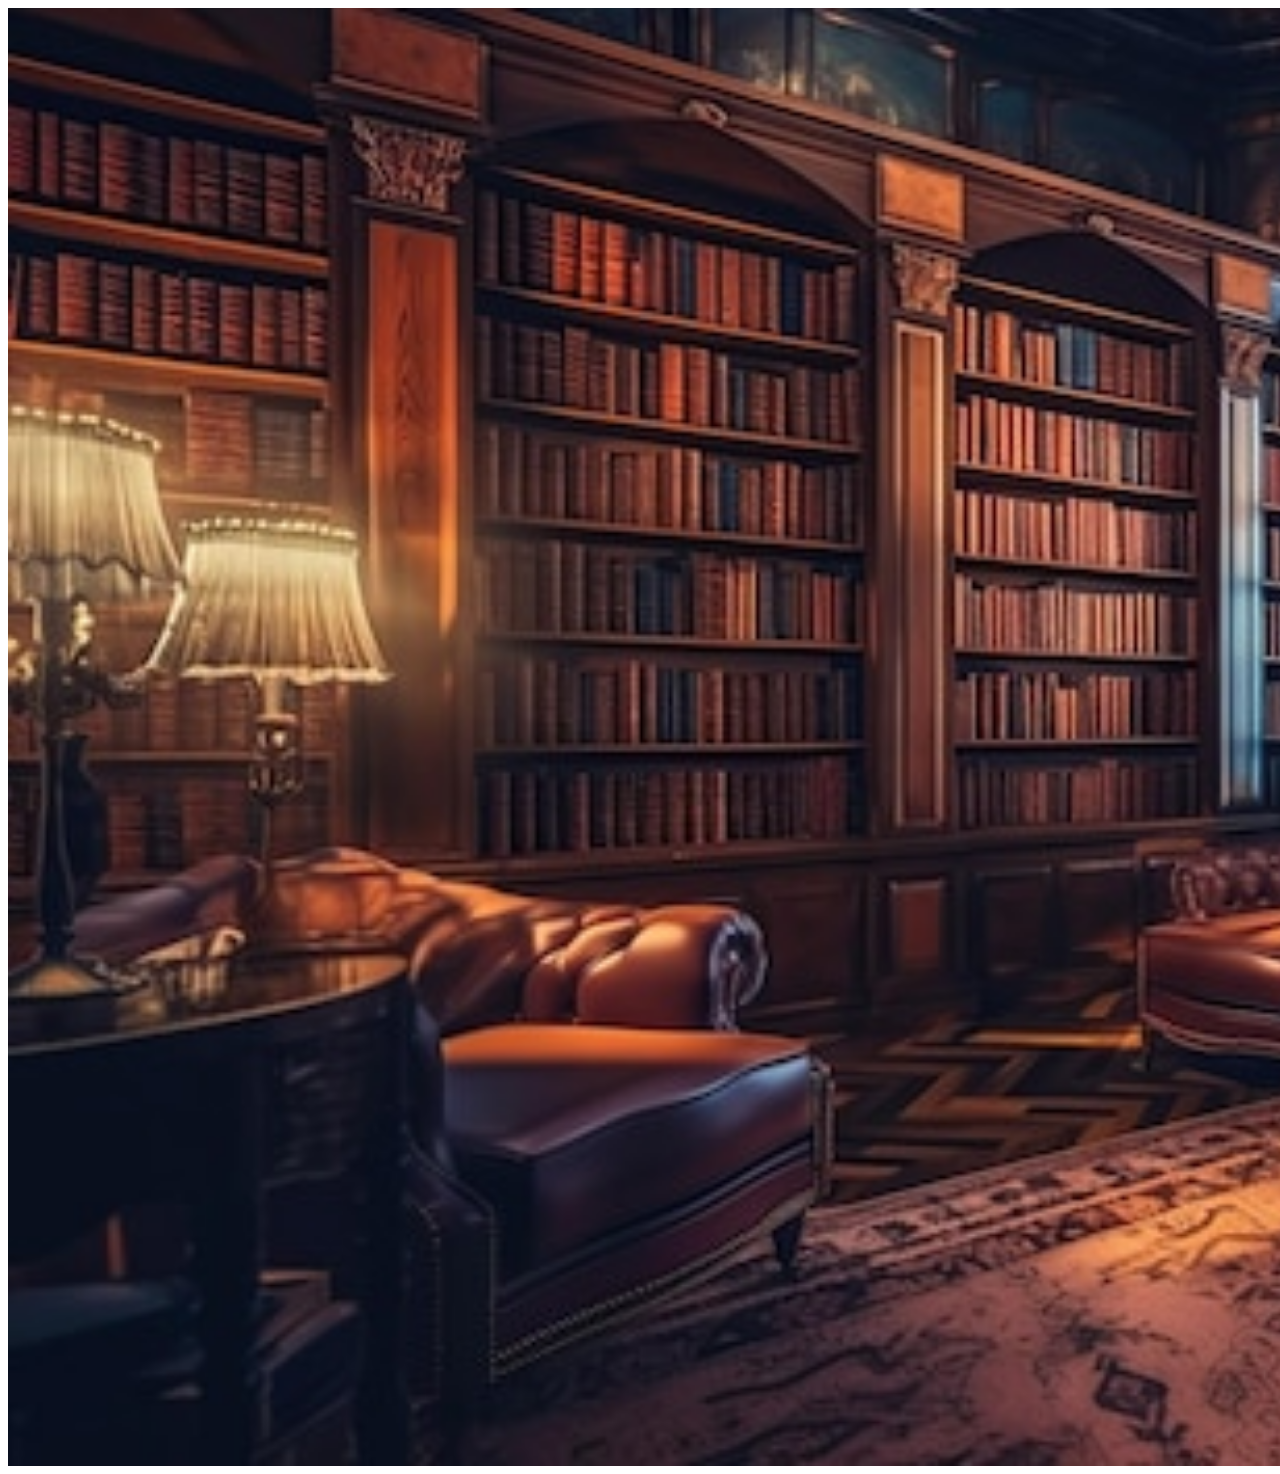
==== bibliothèque.html @ 039f06ed "Initial" ====
<Index class="html"></Index>
<!DOCTYPE
<html lang ="fr">
<head>
    <meta charset="UTF-8">
    <meta name ="viewport" content="width-device-width, initial-scale-1.0">
    <title>Cluedo - Page d'accueil</title>
    <!-- Insertion de l'image -->
     <div class="image-container" ></div>
    <img src="photo.jpg/bibliothèque.JPG" alt="Maison hantée" width=2600>
</body>
</html>
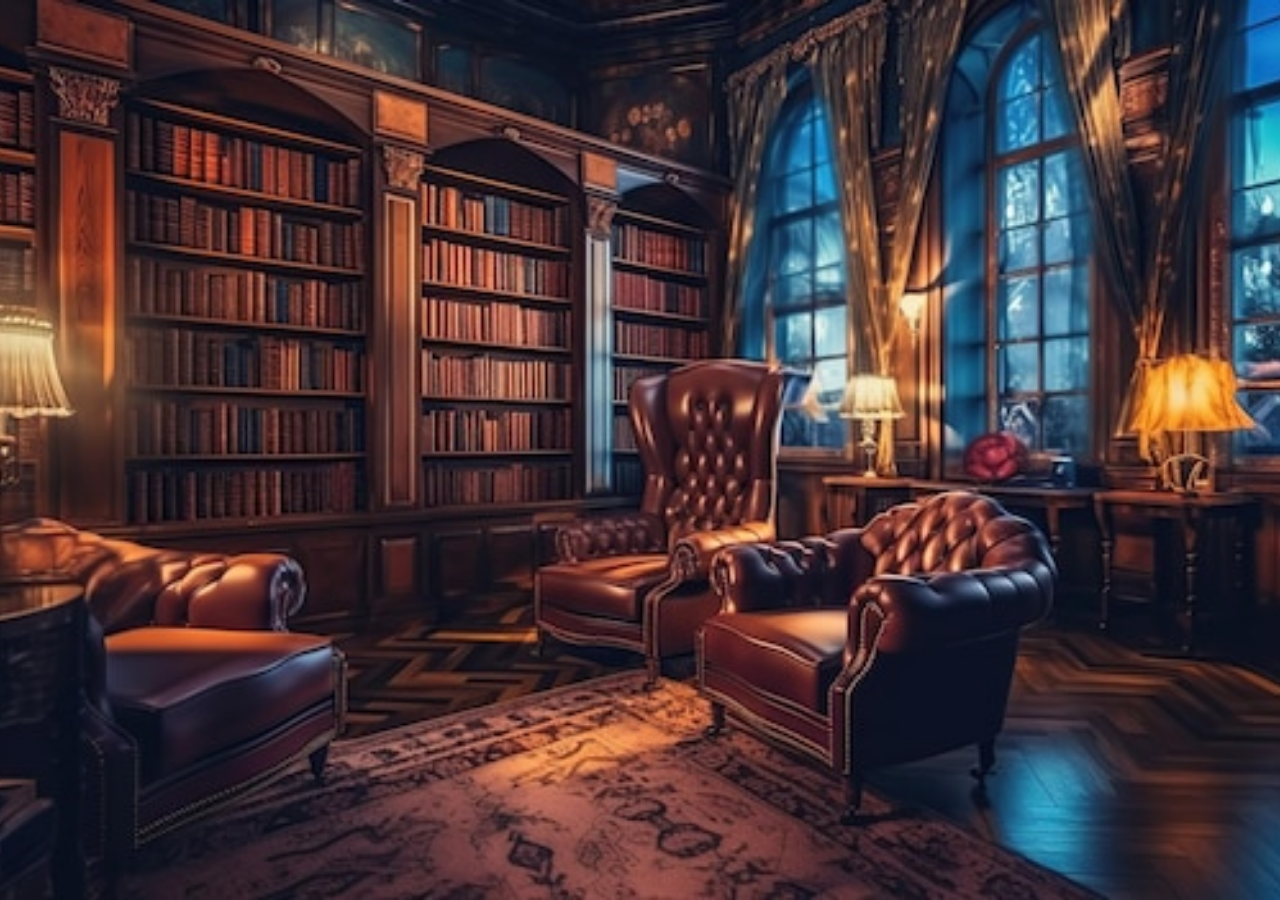
==== commit d479962d: "initial" ====
--- a/bibliothèque.html
+++ b/bibliothèque.html
@@ -1,12 +1,14 @@
-<Index class="html"></Index>
-<!DOCTYPE
-<html lang ="fr">
+<!DOCTYPE html>
+<html lang="fr">
 <head>
     <meta charset="UTF-8">
-    <meta name ="viewport" content="width-device-width, initial-scale-1.0">
+    <meta name="viewport" content="width=device-width, initial-scale=1.0">
     <title>Cluedo - Page d'accueil</title>
-    <!-- Insertion de l'image -->
-     <div class="image-container" ></div>
-    <img src="photo.jpg/bibliothèque.JPG" alt="Maison hantée" width=2600>
+    <link rel="stylesheet" href="style.css">
+</head>
+<body>
+    <div class="image-container">
+        <img src="images/bibliothèque.JPG" height="100%" width="100%">
+    </div>
 </body>
 </html>
--- a/style.css
+++ b/style.css
@@ -0,0 +1,63 @@
+html, body {
+  margin: 0;
+  padding: 0;
+  width: 100%;
+  height: 100%;
+}
+
+.image-container {
+  position: relative;
+  width: 100%;
+  height: 100%;
+  overflow: hidden; /* Pour éviter les débordements */
+}
+
+.image-container img {
+  position: absolute;
+  top: 0;
+  left: 0;
+  width: 100%;
+  height: 100%;
+  object-fit: cover; /* Permet de s'assurer que l'image remplit son conteneur en respectant les proportions */
+}
+
+.image-container .text {
+    background: rgba(0, 0, 0, 0.8);
+    z-index: 1;
+    position: absolute;
+    text-align: center;
+    font-family: Georgia;
+    margin: 0 auto;
+    left: 0;
+    right: 0;
+    top: 30%;
+    color: white;
+    width: 70%;
+}
+
+.image-container .buttons {
+  position: absolute;
+  text-align: center;
+  left: 0;
+  right: 0;
+  top: 55%;
+  display: flex;
+  justify-content: center;
+  gap: 15px; 
+}
+
+.image-container .buttons button {
+  padding: 10px 20px;
+  font-size: 16px;
+  border: none;
+  border-radius: 5px;
+  cursor: pointer;
+  background-color: #007bff;
+  color: white;
+  transition: background-color 0.3s;
+}
+
+.image-container .buttons button:hover {
+  background-color: #0056b3;
+}
+
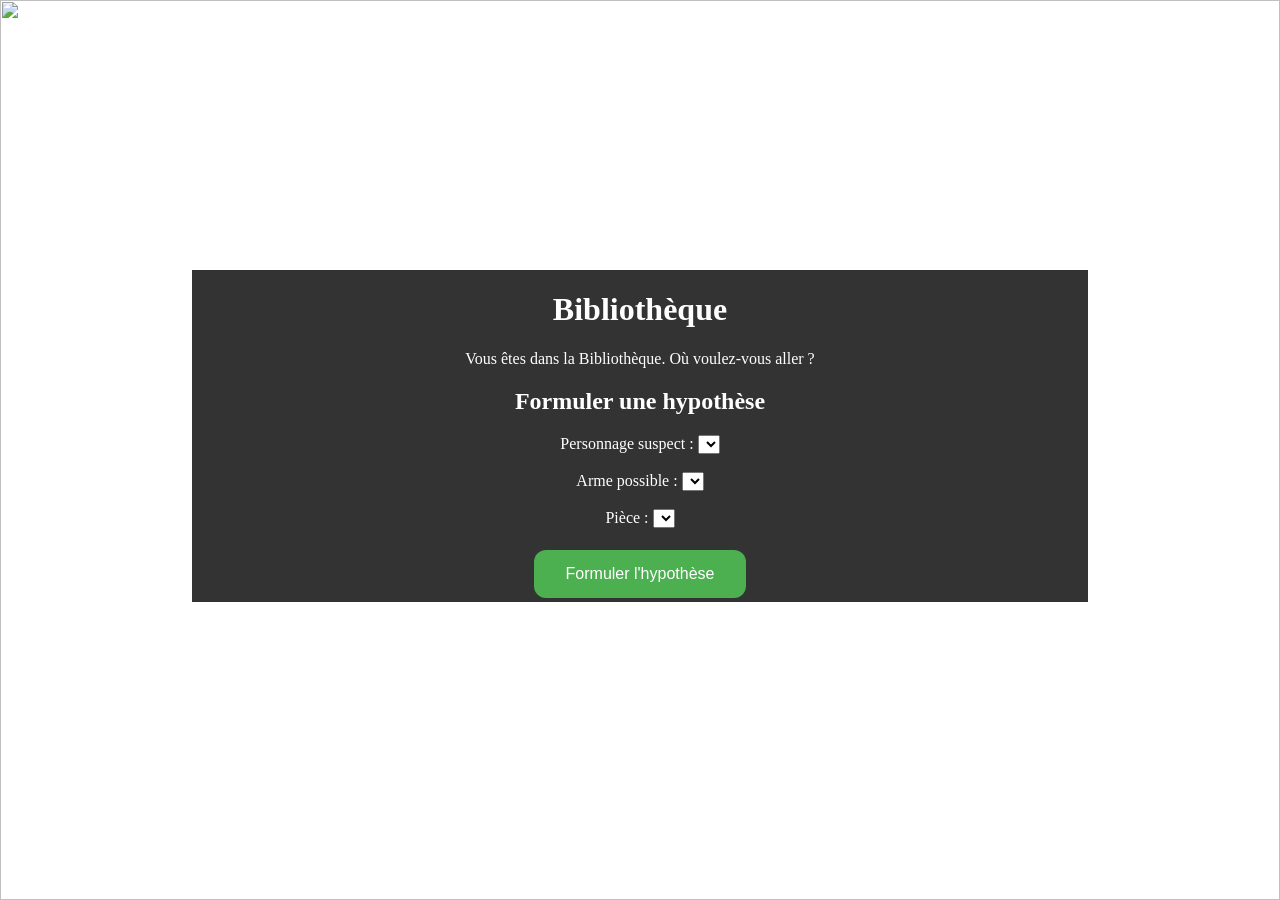
==== commit 3e612288: "Projet Cluedo terminé" ====
--- a/bibliothèque.html
+++ b/bibliothèque.html
@@ -3,12 +3,130 @@
 <head>
     <meta charset="UTF-8">
     <meta name="viewport" content="width=device-width, initial-scale=1.0">
-    <title>Cluedo - Page d'accueil</title>
+    <title>Cluedo - Bibliothèque</title>
     <link rel="stylesheet" href="style.css">
 </head>
 <body>
     <div class="image-container">
-        <img src="images/bibliothèque.JPG" height="100%" width="100%">
+        <img src="images/bibliothèque.jpg" height="100%" width="100%">
+        <div class="text">
+            <h1>Bibliothèque</h1>
+            <p>Vous êtes dans la Bibliothèque. Où voulez-vous aller ?</p>
+            <div class="navigation" id="navigation-buttons">
+                <!-- Les boutons de navigation seront ajoutés ici par JavaScript -->
+            </div>
+            <div id="hypothesis-form">
+                <h2>Formuler une hypothèse</h2>
+                <form>
+                    <label for="suspect">Personnage suspect :</label>
+                    <select id="suspect" name="suspect"></select>
+                    <br><br>
+                    <label for="weapon">Arme possible :</label>
+                    <select id="weapon" name="weapon"></select>
+                    <br><br>
+                    <label for="room">Pièce :</label>
+                    <select id="room" name="room"></select>
+                    <br><br>
+                    <button type="button" onclick="makeHypothesis()">Formuler l'hypothèse</button>
+                </form>
+            </div>
+        </div>
     </div>
+    <script>
+        // Récupérer les pièces adjacentes
+        fetch('getAdjacentRooms.php?piece=Bibliothèque')
+            .then(response => response.json())
+            .then(adjacentRooms => {
+                const navigationButtons = document.getElementById('navigation-buttons');
+                adjacentRooms.forEach(room => {
+                    const button = document.createElement('button');
+                    button.textContent = room;
+                    button.onclick = () => navigateTo(room);
+                    navigationButtons.appendChild(button);
+                });
+            });
+
+        function navigateTo(room) {
+            // Enregistrer la pièce visitée
+            let piecesVisited = JSON.parse(localStorage.getItem('piecesVisited')) || [];
+            if (!piecesVisited.includes(room)) {
+                piecesVisited.push(room);
+                localStorage.setItem('piecesVisited', JSON.stringify(piecesVisited));
+            }
+            window.location.href = room.toLowerCase().replace(/ /g, '_') + '.html';
+        }
+
+        // Afficher les informations de jeu stockées
+        const selectedCharacter = localStorage.getItem('selectedCharacter');
+        const randomCharacter = localStorage.getItem('randomCharacter');
+        const randomWeapon = localStorage.getItem('randomWeapon');
+        const randomRoom = localStorage.getItem('randomRoom');
+
+        console.log('Personnage sélectionné:', selectedCharacter);
+        console.log('Personnage aléatoire:', randomCharacter);
+        console.log('Arme aléatoire:', randomWeapon);
+        console.log('Pièce aléatoire:', randomRoom);
+
+        // Préparer le formulaire d'hypothèse
+        fetch('getGameData.php')
+            .then(response => response.json())
+            .then(data => {
+                const suspectSelect = document.getElementById('suspect');
+                const weaponSelect = document.getElementById('weapon');
+                const roomSelect = document.getElementById('room');
+
+                data.characters.forEach(character => {
+                    const option = document.createElement('option');
+                    option.value = character;
+                    option.textContent = character;
+                    suspectSelect.appendChild(option);
+                });
+
+                data.weapons.forEach(weapon => {
+                    const option = document.createElement('option');
+                    option.value = weapon;
+                    option.textContent = weapon;
+                    weaponSelect.appendChild(option);
+                });
+
+                data.rooms.forEach(room => {
+                    const option = document.createElement('option');
+                    option.value = room;
+                    option.textContent = room;
+                    roomSelect.appendChild(option);
+                });
+            });
+
+        function makeHypothesis() {
+            const suspect = document.getElementById('suspect').value;
+            const weapon = document.getElementById('weapon').value;
+            const room = document.getElementById('room').value;
+            const currentRoom = 'Bibliothèque';
+
+            if (localStorage.getItem('lastHypothesisRoom') === currentRoom) {
+                alert('Vous ne pouvez pas formuler deux hypothèses de suite dans la même pièce.');
+                return;
+            }
+
+            let hypothesesMade = parseInt(localStorage.getItem('hypothesesMade')) || 0;
+            hypothesesMade++;
+            localStorage.setItem('hypothesesMade', hypothesesMade);
+
+            if (suspect === randomCharacter && weapon === randomWeapon && room === randomRoom) {
+                alert('Félicitations ! Votre hypothèse est correcte. Vous avez gagné la partie !');
+                window.location.href = 'fin.html';
+            } else {
+                const incorrectElements = [];
+                if (suspect !== randomCharacter) incorrectElements.push('Personnage');
+                if (weapon !== randomWeapon) incorrectElements.push('Arme');
+                if (room !== randomRoom) incorrectElements.push('Pièce');
+                const randomIncorrectElement = incorrectElements[Math.floor(Math.random() * incorrectElements.length)];
+                alert(`Votre hypothèse est incorrecte. L'élément incorrect est : ${randomIncorrectElement}`);
+            }
+
+            // Empêcher de formuler une autre hypothèse dans la même pièce
+            localStorage.setItem('lastHypothesisRoom', currentRoom);
+        }
+    </script>
 </body>
 </html>
--- a/style.css
+++ b/style.css
@@ -37,27 +37,57 @@
 
 .image-container .buttons {
   position: absolute;
-  text-align: center;
-  left: 0;
-  right: 0;
-  top: 55%;
+  bottom: 10%;
+  left: 50%;
+  transform: translateX(-50%);
   display: flex;
-  justify-content: center;
-  gap: 15px; 
+  gap: 10px;
 }
 
-.image-container .buttons button {
-  padding: 10px 20px;
+button {
+  background-color: #4CAF50; /* Vert */
+  border: none;
+  color: white;
+  padding: 15px 32px;
+  text-align: center;
+  text-decoration: none;
+  display: inline-block;
   font-size: 16px;
-  border: none;
-  border-radius: 5px;
+  margin: 4px 2px;
   cursor: pointer;
-  background-color: #007bff;
-  color: white;
-  transition: background-color 0.3s;
+  border-radius: 12px;
+  transition: background-color 0.3s ease;
 }
 
-.image-container .buttons button:hover {
-  background-color: #0056b3;
+button:hover {
+  background-color: #45a049; /* Vert foncé */
 }
 
+button:active {
+  background-color: #3e8e41; /* Vert encore plus foncé */
+}
+
+button:focus {
+  outline: none;
+}
+
+.navigation button {
+  background-color: #008CBA; /* Bleu */
+}
+
+.navigation button:hover {
+  background-color: #007bb5; /* Bleu foncé */
+}
+
+.navigation button:active {
+  background-color: #005f87; /* Bleu encore plus foncé */
+}
+
+.signature {
+  position: absolute;
+  bottom: 10px;
+  left: 10px;
+  font-family: Arial, sans-serif;
+  font-size: 14px;
+  color: white;
+}
